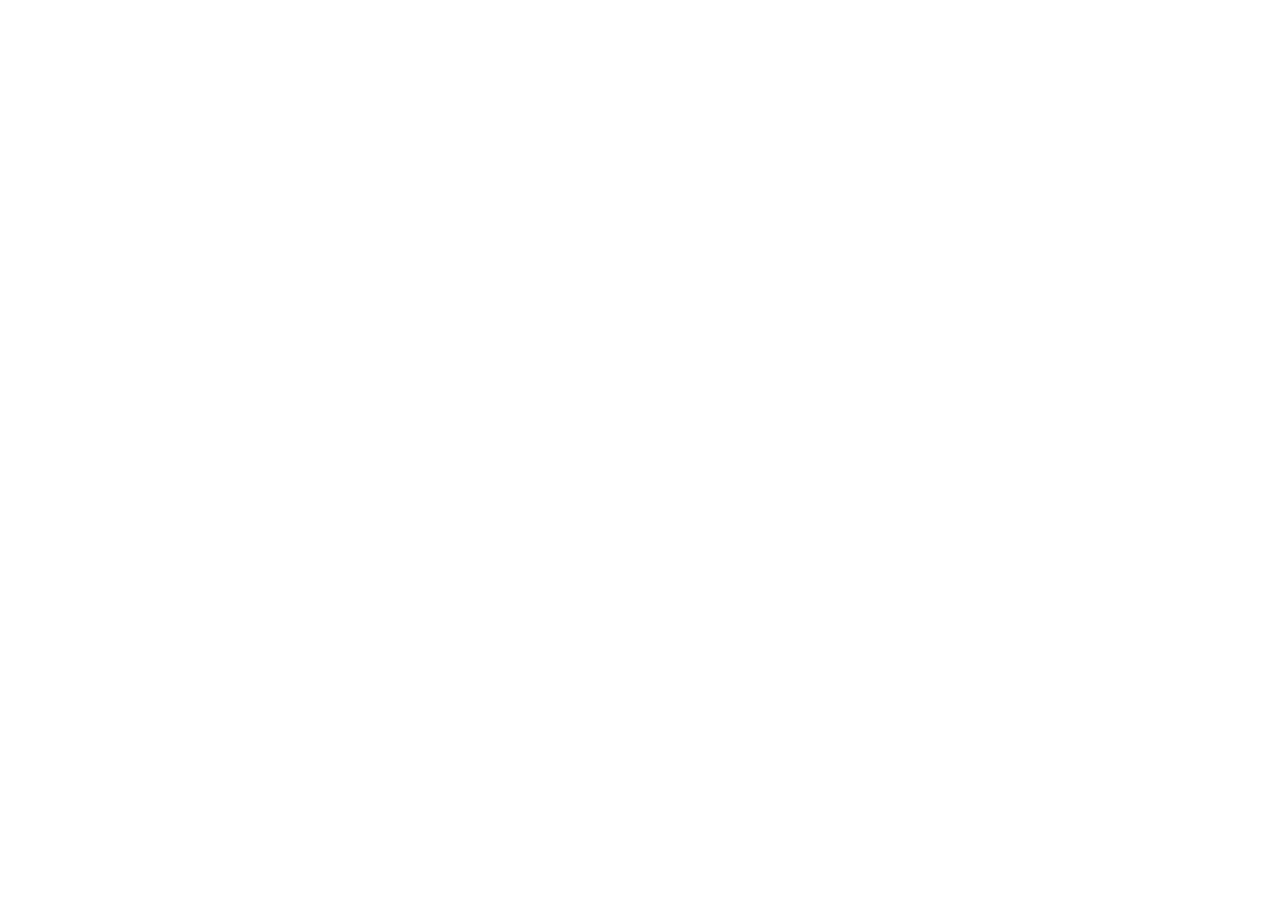
==== index.html @ 6d3890c3 "first commit" ====
<!DOCTYPE html>
<html lang="en">
<head>
    <meta charset="UTF-8">
    <meta name="viewport" content="width=device-width, initial-scale=1.0">
    <title>super</title>
</head>
<body>
    <div id="board"></div>
    <script type="module" src="Boad.js"></script>
</body>
</html>
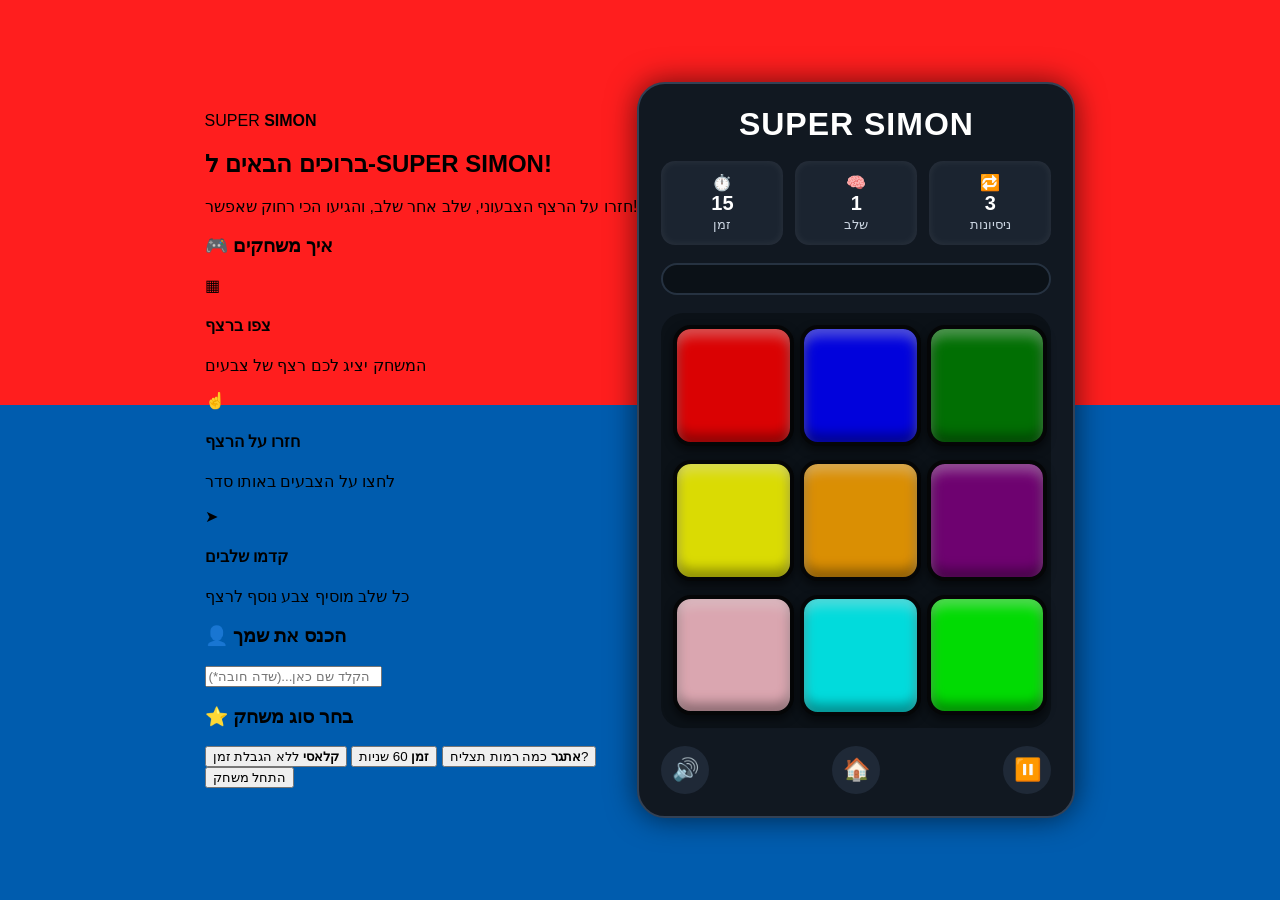
==== commit b4f7eb10: "הובפת מודל כניסה Co-authored-by: Copilot <copilot@github.com>" ====
--- a/index.html
+++ b/index.html
@@ -1,12 +1,112 @@
 <!DOCTYPE html>
 <html lang="en">
+
 <head>
     <meta charset="UTF-8">
     <meta name="viewport" content="width=device-width, initial-scale=1.0">
     <title>super</title>
+    <link rel="stylesheet" href="modal.css">
+    <link rel="stylesheet" href="style.css">
 </head>
+
 <body>
-    <div id="board"></div>
-    <script type="module" src="Boad.js"></script>
+<div id="modal" class="modal-overlay">
+  <div class="modal-box">
+
+    <div class="simon-logo">
+      <div class="logo-center">
+        <span>SUPER</span>
+        <strong>SIMON</strong>
+      </div>
+    </div>
+
+    <h2>ברוכים הבאים ל-SUPER SIMON!</h2>
+    <p class="modal-subtitle">
+      חזרו על הרצף הצבעוני, שלב אחר שלב, והגיעו הכי רחוק שאפשר!
+    </p>
+
+    <section class="modal-section rules">
+      <h3>🎮 איך משחקים</h3>
+
+      <div class="rules-grid">
+        <div class="rule-card">
+          <div class="rule-icon yellow">▦</div>
+          <h4>צפו ברצף</h4>
+          <p>המשחק יציג לכם רצף של צבעים</p>
+        </div>
+
+        <div class="rule-card">
+          <div class="rule-icon blue">☝</div>
+          <h4>חזרו על הרצף</h4>
+          <p>לחצו על הצבעים באותו סדר</p>
+        </div>
+
+        <div class="rule-card">
+          <div class="rule-icon red">➤</div>
+          <h4>קדמו שלבים</h4>
+          <p>כל שלב מוסיף צבע נוסף לרצף</p>
+        </div>
+      </div>
+    </section>
+
+    <section class="modal-section input-section">
+      <h3>👤 הכנס את שמך</h3>
+      <input id="player-name" type="text"   placeholder="הקלד שם כאן...(שדה חובה*)" required  />
+    </section>
+
+    <section class="modal-section mode-section">
+      <h3>⭐ בחר סוג משחק</h3>
+
+      <div class="mode-grid">
+        <button class="mode-card" data-mode="classic">
+          <strong>קלאסי</strong>
+          <span>ללא הגבלת זמן</span>
+        </button>
+
+        <button class="mode-card active" data-mode="time">
+          <strong>זמן</strong>
+          <span>60 שניות</span>
+        </button>
+
+        <button class="mode-card" data-mode="challenge">
+          <strong>אתגר</strong>
+          <span>כמה רמות תצליח?</span>
+        </button>
+      </div>
+    </section>
+
+    <button id="enter-btn" class="start-button">
+      התחל משחק
+    </button>
+
+  </div>
+</div>
+
+    <div class="game-page">
+
+        <div class="game-card">
+            <h1>SUPER SIMON</h1>
+
+            <div class="stats">
+                <div class="stat">⏱️ <span id="taimer"></span><small>זמן</small></div>
+                <div class="stat">🧠 <span id="level"></span><small>שלב</small></div>
+                <div class="stat">🔁 <span id="ch"></span><small>ניסיונות</small></div>
+            </div>
+
+            <div class="message"></div>
+
+            <div id="board"></div>
+
+            <div class="controls">
+                <button id="sound">🔊</button>
+                <button id="home">🏠</button>
+                <button id="playing">⏸️</button>
+            </div>
+        </div>
+
+    </div>
+
+    <script type="module" src="main.js"></script>
 </body>
+
 </html>
--- a/style.css
+++ b/style.css
@@ -0,0 +1,117 @@
+body {
+    margin: 0;
+    font-family: Arial, sans-serif;
+    background: linear-gradient(to bottom, #ff1e1e 0%, #ff1e1e 45%, #005cae 45%, #005cae 100%);
+    min-height: 100vh;
+    display: flex;
+    justify-content: center;
+    align-items: center;
+}
+
+.game-card {
+    width: 390px;
+    background: #111821;
+    border-radius: 28px;
+    padding: 22px;
+    box-shadow: 0 0 30px rgba(0, 0, 0, 0.6);
+    border: 2px solid #334155;
+}
+
+h1 {
+    color: white;
+    text-align: center;
+    margin: 0 0 18px;
+    letter-spacing: 1px;
+}
+
+.stats {
+    display: flex;
+    gap: 12px;
+    margin-bottom: 18px;
+}
+
+.stat {
+    flex: 1;
+    background: #1b2430;
+    color: white;
+    border-radius: 14px;
+    padding: 12px;
+    text-align: center;
+    box-shadow: inset 0 0 8px rgba(255, 255, 255, 0.08);
+}
+
+.stat span {
+    display: block;
+    font-size: 20px;
+    font-weight: bold;
+}
+
+.stat small {
+    color: #cbd5e1;
+}
+
+.message {
+    color: white;
+    background: #0b1117;
+    border: 2px solid #263241;
+    border-radius: 16px;
+    padding: 14px;
+    text-align: center;
+    margin-bottom: 18px;
+    font-size: 20px;
+}
+
+#board {
+    display: grid;
+    grid-template-columns: repeat(3, 1fr);
+    gap: 14px;
+    align-items: center;
+        justify-content: center;
+    background: #0b1117;
+    padding: 12px;
+    border-radius: 22px;
+}
+
+.cell {
+    width: 100%;
+    aspect-ratio: 1 / 1;
+    border-radius: 18px;
+    border: 4px solid #050505;
+    box-shadow:
+        inset 0 8px 12px rgba(255, 255, 255, 0.35),
+        inset 0 -8px 12px rgba(0, 0, 0, 0.35),
+        0 4px 8px rgba(0, 0, 0, 0.6);
+    cursor: pointer;
+    transition: 0.2s;
+    opacity: 0.85;
+}
+
+.cell.active {
+    opacity: 1;
+    transform: scale(1.08);
+    box-shadow:
+        0 0 25px white,
+        inset 0 8px 12px rgba(255, 255, 255, 0.6),
+        inset 0 -8px 12px rgba(0, 0, 0, 0.25);
+}
+
+.cell.pressed {
+    transform: scale(0.92);
+    filter: brightness(0.7);
+}
+.controls {
+    display: flex;
+    justify-content: space-between;
+    margin-top: 18px;
+}
+
+.controls button {
+    width: 48px;
+    height: 48px;
+    border-radius: 50%;
+    border: none;
+    background: #1f2937;
+    color: white;
+    font-size: 22px;
+    cursor: pointer;
+}
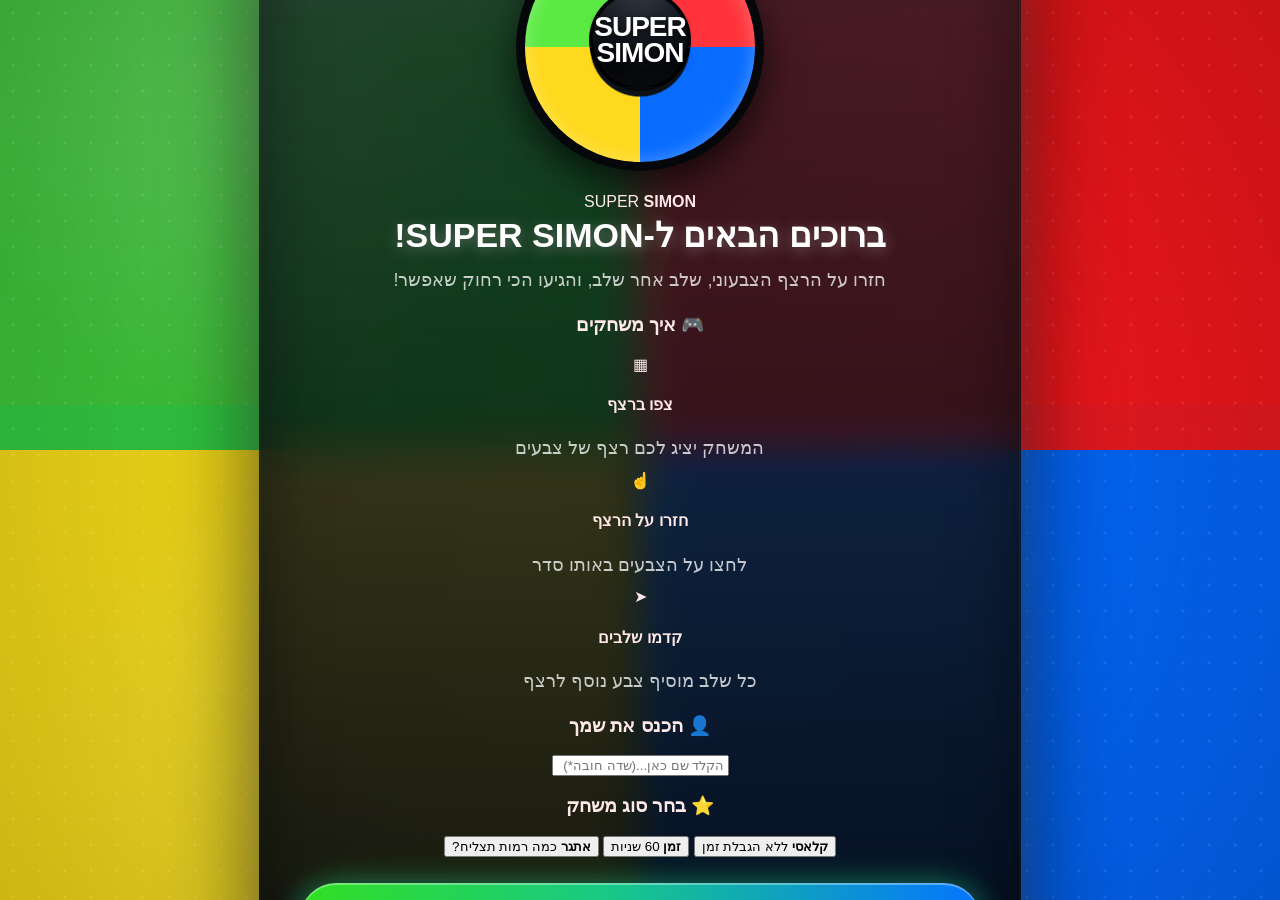
==== commit 8e381baf: "add saund Co-authored-by: Copilot <copilot@github.com>" ====
--- a/index.html
+++ b/index.html
@@ -10,77 +10,90 @@
 </head>
 
 <body>
-<div id="modal" class="modal-overlay">
-  <div class="modal-box">
+    <div id="home-screen" class="home-screen" style="display: none;">
+        <div class="home-card">
 
-    <div class="simon-logo">
-      <div class="logo-center">
-        <span>SUPER</span>
-        <strong>SIMON</strong>
-      </div>
+            <h2>🏠 מצב משחק</h2>
+
+            <p>שם שחקן: <span id="player-display"></span></p>
+            <p>שלב נוכחי: <span id="level-display"></span></p>
+            <p>ניקוד: <span id="score-display"></span></p>
+
+            <button id="back-to-game">חזרה למשחק</button>
+
+        </div>
     </div>
+    <div id="modal" class="modal-overlay">
+        <div class="modal-box">
 
-    <h2>ברוכים הבאים ל-SUPER SIMON!</h2>
-    <p class="modal-subtitle">
-      חזרו על הרצף הצבעוני, שלב אחר שלב, והגיעו הכי רחוק שאפשר!
-    </p>
+            <div class="simon-logo">
+                <div class="logo-center">
+                    <span>SUPER</span>
+                    <strong>SIMON</strong>
+                </div>
+            </div>
 
-    <section class="modal-section rules">
-      <h3>🎮 איך משחקים</h3>
+            <h2>ברוכים הבאים ל-SUPER SIMON!</h2>
+            <p class="modal-subtitle">
+                חזרו על הרצף הצבעוני, שלב אחר שלב, והגיעו הכי רחוק שאפשר!
+            </p>
 
-      <div class="rules-grid">
-        <div class="rule-card">
-          <div class="rule-icon yellow">▦</div>
-          <h4>צפו ברצף</h4>
-          <p>המשחק יציג לכם רצף של צבעים</p>
+            <section class="modal-section rules">
+                <h3>🎮 איך משחקים</h3>
+
+                <div class="rules-grid">
+                    <div class="rule-card">
+                        <div class="rule-icon yellow">▦</div>
+                        <h4>צפו ברצף</h4>
+                        <p>המשחק יציג לכם רצף של צבעים</p>
+                    </div>
+
+                    <div class="rule-card">
+                        <div class="rule-icon blue">☝</div>
+                        <h4>חזרו על הרצף</h4>
+                        <p>לחצו על הצבעים באותו סדר</p>
+                    </div>
+
+                    <div class="rule-card">
+                        <div class="rule-icon red">➤</div>
+                        <h4>קדמו שלבים</h4>
+                        <p>כל שלב מוסיף צבע נוסף לרצף</p>
+                    </div>
+                </div>
+            </section>
+
+            <section class="modal-section input-section">
+                <h3>👤 הכנס את שמך</h3>
+                <input id="player-name" type="text" placeholder="הקלד שם כאן...(שדה חובה*)" required />
+            </section>
+
+            <section class="modal-section mode-section">
+                <h3>⭐ בחר סוג משחק</h3>
+
+                <div class="mode-grid">
+                    <button class="mode-card" data-mode="classic">
+                        <strong>קלאסי</strong>
+                        <span>ללא הגבלת זמן</span>
+                    </button>
+
+                    <button class="mode-card active" data-mode="time">
+                        <strong>זמן</strong>
+                        <span>60 שניות</span>
+                    </button>
+
+                    <button class="mode-card" data-mode="challenge">
+                        <strong>אתגר</strong>
+                        <span>כמה רמות תצליח?</span>
+                    </button>
+                </div>
+            </section>
+
+            <button id="enter-btn" class="start-button">
+                התחל משחק
+            </button>
+
         </div>
-
-        <div class="rule-card">
-          <div class="rule-icon blue">☝</div>
-          <h4>חזרו על הרצף</h4>
-          <p>לחצו על הצבעים באותו סדר</p>
-        </div>
-
-        <div class="rule-card">
-          <div class="rule-icon red">➤</div>
-          <h4>קדמו שלבים</h4>
-          <p>כל שלב מוסיף צבע נוסף לרצף</p>
-        </div>
-      </div>
-    </section>
-
-    <section class="modal-section input-section">
-      <h3>👤 הכנס את שמך</h3>
-      <input id="player-name" type="text"   placeholder="הקלד שם כאן...(שדה חובה*)" required  />
-    </section>
-
-    <section class="modal-section mode-section">
-      <h3>⭐ בחר סוג משחק</h3>
-
-      <div class="mode-grid">
-        <button class="mode-card" data-mode="classic">
-          <strong>קלאסי</strong>
-          <span>ללא הגבלת זמן</span>
-        </button>
-
-        <button class="mode-card active" data-mode="time">
-          <strong>זמן</strong>
-          <span>60 שניות</span>
-        </button>
-
-        <button class="mode-card" data-mode="challenge">
-          <strong>אתגר</strong>
-          <span>כמה רמות תצליח?</span>
-        </button>
-      </div>
-    </section>
-
-    <button id="enter-btn" class="start-button">
-      התחל משחק
-    </button>
-
-  </div>
-</div>
+    </div>
 
     <div class="game-page">
 
@@ -90,6 +103,7 @@
             <div class="stats">
                 <div class="stat">⏱️ <span id="taimer"></span><small>זמן</small></div>
                 <div class="stat">🧠 <span id="level"></span><small>שלב</small></div>
+                <div class="stat">⭐ <span id="score"></span><small>קודים</small></div>
                 <div class="stat">🔁 <span id="ch"></span><small>ניסיונות</small></div>
             </div>
 
--- a/modal.css
+++ b/modal.css
@@ -0,0 +1,185 @@
+.modal-overlay {
+  position: fixed;
+  inset: 0;
+  z-index: 999;
+  direction: rtl;
+  display: flex;
+  align-items: center;
+  justify-content: center;
+  padding: 42px;
+  font-family: "Heebo", "Rubik", Arial, sans-serif;
+  background:
+    radial-gradient(circle at 22% 18%, rgba(255,255,255,.18), transparent 32%),
+    radial-gradient(circle at 28% 72%, rgba(255,255,255,.12), transparent 34%),
+    linear-gradient(90deg, rgba(54,210,61,.95) 0 50%, rgba(244,24,29,.97) 50%),
+    linear-gradient(90deg, rgba(255,226,20,.97) 0 50%, rgba(4,105,255,.97) 50%);
+  background-size: 100% 50%, 100% 50%, 100% 50%, 100% 50%;
+  background-position: top, bottom, top, bottom;
+  background-repeat: no-repeat;
+  overflow: hidden;
+}
+
+.modal-overlay::before {
+  content: "";
+  position: absolute;
+  inset: 0;
+  background:
+    radial-gradient(circle, rgba(255,255,255,.16) 1px, transparent 2px) 0 0 / 26px 26px,
+    radial-gradient(circle at center, transparent 28%, rgba(0,0,0,.32) 100%);
+  opacity: .55;
+  filter: blur(.5px);
+}
+
+.modal-box {
+  position: relative;
+  z-index: 1;
+  width: min(680px, 92vw);
+  padding: 32px 40px 36px;
+  border-radius: 34px;
+  text-align: center;
+  color: #ffe8e8;
+  border: 1px solid rgba(7, 6, 6, 0.22);
+  background:
+    linear-gradient(180deg, rgba(30,36,45,.76), rgba(5,9,15,.94)),
+    radial-gradient(circle at top, rgba(0, 0, 0, 0.18), transparent 44%);
+  backdrop-filter: blur(24px) saturate(150%);
+  box-shadow:
+    0 34px 90px rgba(0,0,0,.65),
+    inset 0 1px 1px rgba(255,255,255,.32),
+    inset 0 -26px 70px rgba(0,0,0,.45),
+    0 0 38px rgba(255,255,255,.16);
+}
+
+.modal-box::before {
+  content: "";
+  display: block;
+  width: 230px;
+  height: 230px;
+  margin: -18px auto 22px;
+  border-radius: 50%;
+  border: 9px solid #05070a;
+  background:
+    radial-gradient(circle at center, #0d1118 0 30%, transparent 31%),
+    conic-gradient(
+      from 0deg,
+      #ff343c 0 25%,
+      #086cff 25% 50%,
+      #ffd91d 50% 75%,
+      #5bea43 75% 100%
+    );
+  box-shadow:
+    0 16px 36px rgba(0,0,0,.65),
+    inset 0 0 18px rgba(255,255,255,.3);
+}
+
+.modal-box::after {
+  content: "SUPER\A SIMON";
+  white-space: pre;
+  position: absolute;
+  top: 80px;
+  left: 50%;
+  width: 94px;
+  height: 94px;
+  transform: translateX(-50%);
+  display: grid;
+  place-items: center;
+  border-radius: 50%;
+  background: radial-gradient(circle at top, #2f3540, #07090d 75%);
+  border: 4px solid rgba(0,0,0,.85);
+  font-weight: 900;
+  font-size: 28px;
+  line-height: .95;
+  letter-spacing: -1px;
+  color: #ffffff;
+  text-shadow: 0 3px 8px rgba(0,0,0,.8);
+}
+
+.modal-box h2 {
+  margin: 4px 0 12px;
+  font-size: 34px;
+  font-weight: 900;
+  color: #ffffff;
+  text-shadow: 0 3px 14px rgba(141, 136, 136, 0.65);
+}
+
+.modal-box p {
+  margin: 8px auto;
+  max-width: 560px;
+  color: rgba(248, 248, 248, 0.78);
+  font-size: 18px;
+  line-height: 1.55;
+  font-weight: 500;
+}
+
+#enter-btn {
+  width: 100%;
+  height: 72px;
+  margin-top: 26px;
+  border: 0;
+  border-radius: 999px;
+  cursor: pointer;
+  color: #ffffff;
+  font-size: 30px;
+  font-weight: 900;
+  background: linear-gradient(90deg, #31df22, #18c986 45%, #0575ff);
+  box-shadow:
+    0 16px 34px rgba(0,80,255,.45),
+    0 0 32px rgba(40,255,95,.42),
+    inset 0 2px 0 rgba(255,255,255,.35);
+  text-shadow: 0 3px 8px rgba(0,0,0,.38);
+  transition: transform .2s ease, filter .2s ease;
+}
+
+#enter-btn::before {
+  content: " ▶";
+  display: inline-grid;
+  place-items: center;
+  width: 38px;
+  height: 38px;
+  margin-left: 16px;
+  border-radius: 50%;
+  background: #ffffff;
+  color: #36dd45;
+  font-size: 18px;
+  vertical-align: middle;
+}
+
+#enter-btn:hover {
+  transform: translateY(-2px);
+  filter: brightness(1.08);
+}
+
+@media (max-width: 720px) {
+  .modal-overlay {
+    padding: 22px;
+  }
+
+  .modal-box {
+    padding: 26px 20px 30px;
+  }
+
+  .modal-box::before {
+    width: 190px;
+    height: 190px;
+  }
+
+  .modal-box::after {
+    top: 72px;
+    width: 78px;
+    height: 78px;
+    font-size: 23px;
+  }
+
+  .modal-box h2 {
+    font-size: 28px;
+  }
+
+  .modal-box p {
+    font-size: 16px;
+  }
+
+  #enter-btn {
+    height: 64px;
+    font-size: 26px;
+  }
+}
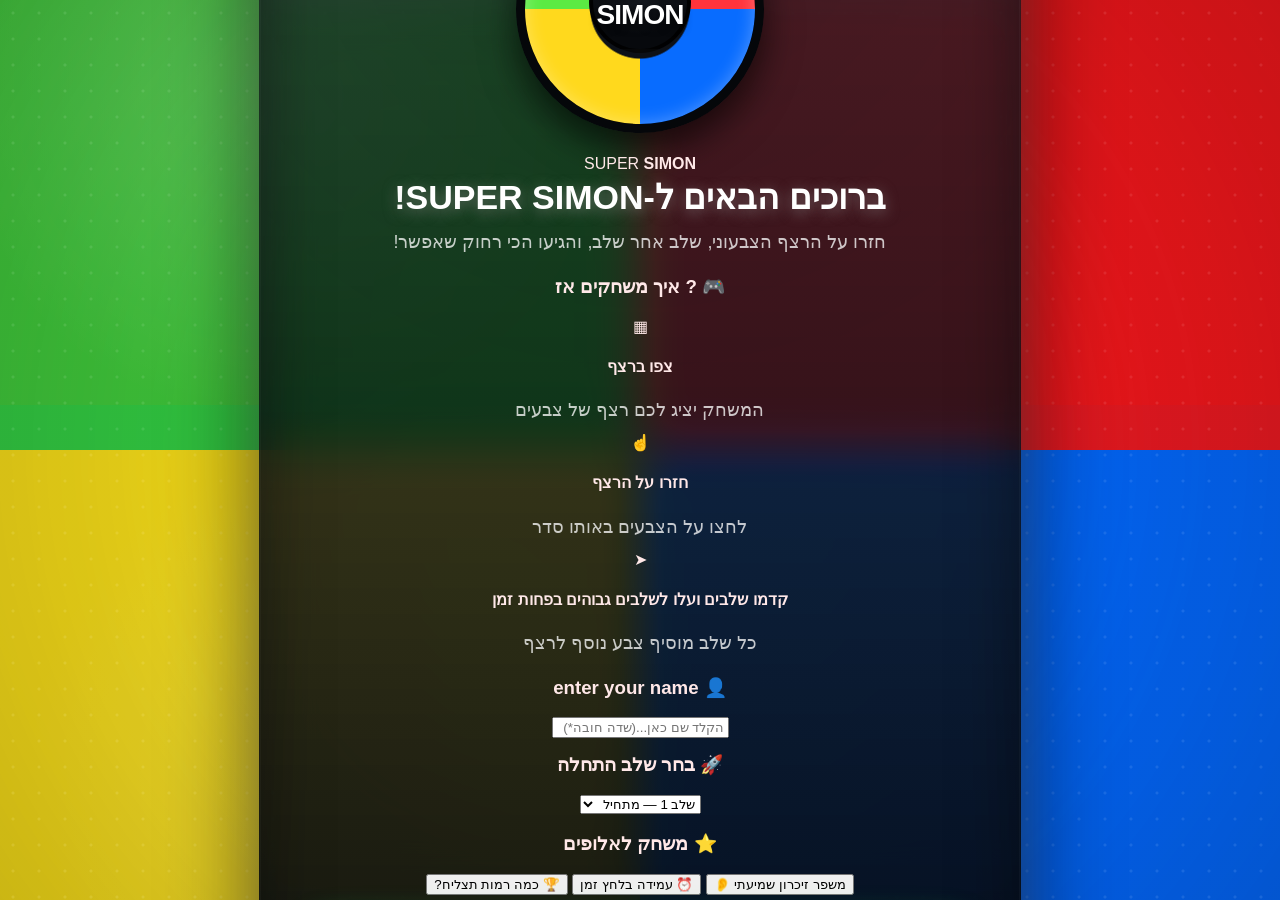
==== commit 4833bb34: "update" ====
--- a/index.html
+++ b/index.html
@@ -5,27 +5,13 @@
     <meta charset="UTF-8">
     <meta name="viewport" content="width=device-width, initial-scale=1.0">
     <title>super</title>
-    <link rel="stylesheet" href="modal.css">
-    <link rel="stylesheet" href="style.css">
+    <link rel="stylesheet" href="../page-css/modal.css">
+    <link rel="stylesheet" href="../page-css/style.css">
 </head>
 
 <body>
-    <div id="home-screen" class="home-screen" style="display: none;">
-        <div class="home-card">
-
-            <h2>🏠 מצב משחק</h2>
-
-            <p>שם שחקן: <span id="player-display"></span></p>
-            <p>שלב נוכחי: <span id="level-display"></span></p>
-            <p>ניקוד: <span id="score-display"></span></p>
-
-            <button id="back-to-game">חזרה למשחק</button>
-
-        </div>
-    </div>
     <div id="modal" class="modal-overlay">
         <div class="modal-box">
-
             <div class="simon-logo">
                 <div class="logo-center">
                     <span>SUPER</span>
@@ -39,7 +25,7 @@
             </p>
 
             <section class="modal-section rules">
-                <h3>🎮 איך משחקים</h3>
+                <h3>🎮 ? איך משחקים אז </h3>
 
                 <div class="rules-grid">
                     <div class="rule-card">
@@ -56,34 +42,41 @@
 
                     <div class="rule-card">
                         <div class="rule-icon red">➤</div>
-                        <h4>קדמו שלבים</h4>
+                        <h4>קדמו שלבים ועלו לשלבים גבוהים בפחות זמן</h4>
                         <p>כל שלב מוסיף צבע נוסף לרצף</p>
                     </div>
                 </div>
             </section>
 
             <section class="modal-section input-section">
-                <h3>👤 הכנס את שמך</h3>
+                <h3>👤 enter your name</h3>
                 <input id="player-name" type="text" placeholder="הקלד שם כאן...(שדה חובה*)" required />
+
+                <!-- ✅ בחירת שלב התחלה — כאן, גלוי לשחקן -->
+                <h3 style="margin-top: 16px;">🚀 בחר שלב התחלה</h3>
+                <select id="start-level">
+                    <option value="1">שלב 1 — מתחיל</option>
+                    <option value="2">שלב 2 — בינוני</option>
+                    <option value="3">שלב 3 — מתקדם</option>
+                    <option value="4">שלב 4 — מומחה</option>
+                    <option value="5">שלב 5 — אגדי</option>
+                </select>
             </section>
 
             <section class="modal-section mode-section">
-                <h3>⭐ בחר סוג משחק</h3>
+                <h3>⭐ משחק לאלופים</h3>
 
                 <div class="mode-grid">
                     <button class="mode-card" data-mode="classic">
-                        <strong>קלאסי</strong>
-                        <span>ללא הגבלת זמן</span>
+                        <span>משפר זיכרון שמיעתי 👂</span>
                     </button>
 
                     <button class="mode-card active" data-mode="time">
-                        <strong>זמן</strong>
-                        <span>60 שניות</span>
+                        <span>⏰ עמידה בלחץ זמן</span>
                     </button>
 
                     <button class="mode-card" data-mode="challenge">
-                        <strong>אתגר</strong>
-                        <span>כמה רמות תצליח?</span>
+                        <span>🏆 כמה רמות תצליח?</span>
                     </button>
                 </div>
             </section>
@@ -91,36 +84,43 @@
             <button id="enter-btn" class="start-button">
                 התחל משחק
             </button>
-
         </div>
     </div>
 
-    <div class="game-page">
-
-        <div class="game-card">
-            <h1>SUPER SIMON</h1>
-
-            <div class="stats">
-                <div class="stat">⏱️ <span id="taimer"></span><small>זמן</small></div>
-                <div class="stat">🧠 <span id="level"></span><small>שלב</small></div>
-                <div class="stat">⭐ <span id="score"></span><small>קודים</small></div>
-                <div class="stat">🔁 <span id="ch"></span><small>ניסיונות</small></div>
+    <div id="home-screen" class="home-screen" style="display: none;">
+        <div class="home-card home-record-card">
+            <div class="home-card-header">
+                <div>
+                    <span class="home-badge">🏠</span>
+                    <h2>מצב משחק</h2>
+                </div>
+                <button id="back-to-game" class="close-btn">חזרה למשחק</button>
             </div>
 
-            <div class="message"></div>
+            <p class="home-summary">כאן ניתן לראות את ההתקדמות שלך ברמות ואת מספר הקודים שנצברו בכל משחק.</p>
 
-            <div id="board"></div>
-
-            <div class="controls">
-                <button id="sound">🔊</button>
-                <button id="home">🏠</button>
-                <button id="playing">⏸️</button>
+            <div class="home-stats">
+                <div class="home-stat-box">
+                    <span>שם שחקן</span>
+                    <strong id="player-display">-</strong>
+                </div>
+                <div class="home-stat-box">
+                    <span>שלב נוכחי</span>
+                    <strong id="level-display">0</strong>
+                </div>
+                <div class="home-stat-box">
+                    <span>ניקוד</span>
+                    <strong class="record-score">0</strong>
+                </div>
+                <div class="home-stat-box">
+                    <span>רשומה (הישג)</span>
+                    <strong class="record-level">0</strong>
+                </div>
             </div>
         </div>
-
     </div>
 
-    <script type="module" src="main.js"></script>
+    <script type="module" src="page-js/main.js" defer></script>
 </body>
 
 </html>
--- a/page-css/modal.css
+++ b/page-css/modal.css
@@ -0,0 +1,179 @@
+.modal-overlay {
+  position: fixed;
+  inset: 0;
+  z-index: 999;
+  direction: rtl;
+  display: flex;
+  align-items: center;
+  justify-content: center;
+  padding: 42px;
+  font-family: "Heebo", "Rubik", Arial, sans-serif;
+  background:
+    radial-gradient(circle at 22% 18%, rgba(255, 255, 255, .18), transparent 32%),
+    radial-gradient(circle at 28% 72%, rgba(255, 255, 255, .12), transparent 34%),
+    linear-gradient(90deg, rgba(54, 210, 61, .95) 0 50%, rgba(244, 24, 29, .97) 50%),
+    linear-gradient(90deg, rgba(255, 226, 20, .97) 0 50%, rgba(4, 105, 255, .97) 50%);
+  background-size: 100% 50%, 100% 50%, 100% 50%, 100% 50%;
+  background-position: top, bottom, top, bottom;
+  background-repeat: no-repeat;
+  overflow: hidden;
+}
+
+.modal-overlay::before {
+  content: "";
+  position: absolute;
+  inset: 0;
+  background:
+    radial-gradient(circle, rgba(255, 255, 255, .16) 1px, transparent 2px) 0 0 / 26px 26px,
+    radial-gradient(circle at center, transparent 28%, rgba(0, 0, 0, .32) 100%);
+  opacity: .55;
+  filter: blur(.5px);
+  pointer-events: none;
+}
+
+.modal-box {
+  position: relative;
+  z-index: 1;
+  width: min(680px, 92vw);
+  padding: 32px 40px 36px;
+  border-radius: 34px;
+  text-align: center;
+  color: #ffe8e8;
+  border: 1px solid rgba(7, 6, 6, 0.22);
+  background:
+    linear-gradient(180deg, rgba(30, 36, 45, .76), rgba(5, 9, 15, .94)),
+    radial-gradient(circle at top, rgba(0, 0, 0, 0.18), transparent 44%);
+  backdrop-filter: blur(24px) saturate(150%);
+  box-shadow:
+    0 34px 90px rgba(0, 0, 0, .65),
+    inset 0 1px 1px rgba(255, 255, 255, .32),
+    inset 0 -26px 70px rgba(0, 0, 0, .45),
+    0 0 38px rgba(255, 255, 255, .16);
+}
+
+.modal-box::before {
+  content: "";
+  display: block;
+  width: 230px;
+  height: 230px;
+  margin: -18px auto 22px;
+  border-radius: 50%;
+  border: 9px solid #05070a;
+  background:
+    radial-gradient(circle at center, #0d1118 0 30%, transparent 31%),
+    conic-gradient(from 0deg,
+      #ff343c 0 25%,
+      #086cff 25% 50%,
+      #ffd91d 50% 75%,
+      #5bea43 75% 100%);
+  box-shadow:
+    0 16px 36px rgba(0, 0, 0, .65),
+    inset 0 0 18px rgba(255, 255, 255, .3);
+  pointer-events: none;
+}
+
+.modal-box::after {
+  content: "SUPER\A SIMON";
+  white-space: pre;
+  position: absolute;
+  top: 80px;
+  left: 50%;
+  width: 94px;
+  height: 94px;
+  transform: translateX(-50%);
+  display: grid;
+  place-items: center;
+  border-radius: 50%;
+  background: radial-gradient(circle at top, #2f3540, #07090d 75%);
+  border: 4px solid rgba(0, 0, 0, .85);
+  font-weight: 900;
+  font-size: 28px;
+  line-height: .95;
+  letter-spacing: -1px;
+  color: #ffffff;
+  text-shadow: 0 3px 8px rgba(0, 0, 0, .8);
+  pointer-events: none;
+}
+
+.modal-box h2 {
+  margin: 4px 0 12px;
+  font-size: 34px;
+  font-weight: 900;
+  color: #ffffff;
+  text-shadow: 0 3px 14px rgba(141, 136, 136, 0.65);
+}
+
+.modal-box p {
+  margin: 8px auto;
+  max-width: 560px;
+  color: rgba(248, 248, 248, 0.78);
+  font-size: 18px;
+  line-height: 1.55;
+  font-weight: 500;
+}
+
+#enter-btn {
+  width: 100%;
+  height: 72px;
+  margin-top: 26px;
+  border: 0;
+  border-radius: 999px;
+  cursor: pointer;
+  color: #ffffff;
+  font-size: 30px;
+  font-weight: 900;
+  background: linear-gradient(90deg, #31df22, #18c986 45%, #0575ff);
+  box-shadow:
+    0 16px 34px rgba(0, 80, 255, .45),
+    0 0 32px rgba(40, 255, 95, .42),
+    inset 0 2px 0 rgba(255, 255, 255, .35);
+  text-shadow: 0 3px 8px rgba(0, 0, 0, .38);
+  transition: transform .2s ease, filter .2s ease;
+  position: relative;
+  z-index: 10;
+}
+
+#enter-btn:hover {
+  transform: translateY(-2px);
+  filter: brightness(1.08);
+}
+
+#enter-btn:active {
+  transform: translateY(0);
+  filter: brightness(0.95);
+}
+
+@media (max-width: 720px) {
+  .modal-overlay {
+    padding: 22px;
+  }
+
+  .modal-box {
+    padding: 26px 20px 30px;
+  }
+
+  .modal-box::before {
+    width: 190px;
+    height: 190px;
+  }
+
+  .modal-box::after {
+    top: 72px;
+    width: 78px;
+    height: 78px;
+    font-size: 23px;
+  }
+
+  .modal-box h2 {
+    font-size: 28px;
+  }
+
+  .modal-box p {
+    font-size: 16px;
+  }
+
+  #enter-btn {
+    height: 64px;
+    font-size: 26px;
+  }
+}
--- a/page-css/style.css
+++ b/page-css/style.css
@@ -0,0 +1,329 @@
+body {
+    margin: 0;
+    font-family: Arial, sans-serif;
+    background: linear-gradient(to bottom, #ff1e1e 0%, #ff1e1e 45%, #005cae 45%, #005cae 100%);
+    min-height: 100vh;
+    display: flex;
+    justify-content: center;
+    align-items: center;
+}
+
+.game-card {
+    width: 390px;
+    background: #111821;
+    border-radius: 28px;
+    padding: 22px;
+    box-shadow: 0 0 30px rgba(0, 0, 0, 0.6);
+    border: 2px solid #334155;
+}
+
+h1 {
+    color: white;
+    text-align: center;
+    margin: 0 0 18px;
+    letter-spacing: 1px;
+}
+
+.stats {
+    display: flex;
+    gap: 12px;
+    margin-bottom: 18px;
+}
+
+.stat {
+    flex: 1;
+    background: #1b2430;
+    color: white;
+    border-radius: 14px;
+    padding: 12px;
+    text-align: center;
+    box-shadow: inset 0 0 8px rgba(255, 255, 255, 0.08);
+}
+
+.stat span {
+    display: block;
+    font-size: 20px;
+    font-weight: bold;
+}
+
+.stat small {
+    color: #cbd5e1;
+}
+
+.message {
+    color: white;
+    background: #0b1117;
+    border: 2px solid #263241;
+    border-radius: 16px;
+    padding: 14px;
+    text-align: center;
+    margin-bottom: 18px;
+    font-size: 20px;
+}
+
+#board {
+    display: grid;
+    grid-template-columns: repeat(3, 1fr);
+    gap: 14px;
+    align-items: center;
+    justify-content: center;
+    background: #0b1117;
+    padding: 12px;
+    border-radius: 22px;
+}
+
+.cell {
+    position: relative;
+    width: 100%;
+    aspect-ratio: 1 / 1;
+    border-radius: 18px;
+    border: 4px solid #050505;
+    box-shadow:
+        inset 0 8px 12px rgba(255, 255, 255, 0.35),
+        inset 0 -8px 12px rgba(0, 0, 0, 0.35),
+        0 4px 8px rgba(0, 0, 0, 0.6);
+    cursor: pointer;
+    transition: 0.2s;
+    opacity: 0.85;
+}
+
+.cell.active {
+    opacity: 1;
+    transform: scale(1.08);
+    box-shadow:
+        0 0 25px white,
+        inset 0 8px 12px rgba(255, 255, 255, 0.6),
+        inset 0 -8px 12px rgba(0, 0, 0, 0.25);
+}
+
+.cell.pressed {
+    transform: scale(0.92);
+    filter: brightness(0.7);
+}
+
+/* Cell colors for Simon game */
+[data-id="1"] {
+    background: #ff1e1e;
+}
+
+/* Red */
+[data-id="2"] {
+    background: #ffcc00;
+}
+
+/* Yellow */
+[data-id="3"] {
+    background: #00cc44;
+}
+
+/* Green */
+[data-id="4"] {
+    background: #1e90ff;
+}
+
+/* Blue */
+[data-id="5"] {
+    background: #ff6600;
+}
+
+/* Orange */
+[data-id="6"] {
+    background: #9933ff;
+}
+
+/* Purple */
+[data-id="7"] {
+    background: #ff0099;
+}
+
+/* Pink */
+[data-id="8"] {
+    background: #00ffcc;
+}
+
+/* Cyan */
+[data-id="9"] {
+    background: #ffff00;
+}
+
+/* Bright Yellow */
+
+.controls {
+    display: flex;
+    justify-content: space-between;
+    margin-top: 18px;
+}
+
+.controls button {
+    width: 48px;
+    height: 48px;
+    border-radius: 50%;
+    border: none;
+    background: #1f2937;
+    color: white;
+    font-size: 22px;
+    cursor: pointer;
+}
+
+.home-screen {
+    position: fixed;
+    inset: 0;
+    z-index: 50;
+    display: none;
+    align-items: center;
+    justify-content: center;
+    background: rgba(5, 10, 22, 0.93);
+    backdrop-filter: blur(14px);
+}
+
+.home-record-card {
+    width: min(540px, 92vw);
+    border-radius: 28px;
+    padding: 28px;
+    background: linear-gradient(180deg, rgba(15, 22, 40, 0.98), rgba(7, 12, 21, 0.97));
+    border: 1px solid rgba(125, 211, 252, 0.14);
+    box-shadow: 0 30px 80px rgba(0, 0, 0, 0.5);
+}
+
+.home-card-header {
+    display: flex;
+    align-items: center;
+    justify-content: space-between;
+    gap: 18px;
+    margin-bottom: 22px;
+}
+
+.home-card-header h2 {
+    color: #ffffff;
+    font-size: 30px;
+    margin: 0;
+}
+
+.home-badge {
+    display: inline-flex;
+    align-items: center;
+    justify-content: center;
+    width: 46px;
+    height: 46px;
+    border-radius: 18px;
+    background: linear-gradient(135deg, #38bdf8, #7c3aed);
+    box-shadow: 0 12px 28px rgba(56, 189, 248, 0.18);
+    margin-right: 12px;
+    font-size: 20px;
+}
+
+.close-btn {
+    border: none;
+    padding: 12px 18px;
+    border-radius: 999px;
+    background: rgba(255, 255, 255, 0.08);
+    color: #e2e8f0;
+    cursor: pointer;
+    font-weight: 700;
+    transition: transform 0.2s ease, background-color 0.2s ease;
+}
+
+.close-btn:hover {
+    transform: translateY(-1px);
+    background: rgba(255, 255, 255, 0.14);
+}
+
+.home-summary {
+    color: #cbd5e1;
+    margin: 0 0 22px;
+    line-height: 1.65;
+}
+
+.home-stats {
+    display: grid;
+    grid-template-columns: repeat(2, minmax(0, 1fr));
+    gap: 14px;
+    margin-bottom: 24px;
+}
+
+.home-stat-box {
+    border-radius: 20px;
+    padding: 18px 16px;
+    background: rgba(255, 255, 255, 0.03);
+    border: 1px solid rgba(255, 255, 255, 0.08);
+}
+
+.home-stat-box span {
+    display: block;
+    color: #94a3b8;
+    margin-bottom: 8px;
+    font-size: 13px;
+    text-transform: uppercase;
+    letter-spacing: 0.08em;
+}
+
+.home-stat-box strong {
+    color: #f8fafc;
+    font-size: 26px;
+    display: block;
+}
+
+.record-board {
+    border-radius: 24px;
+    overflow: hidden;
+    background: rgba(15, 23, 42, 0.95);
+    border: 1px solid rgba(255, 255, 255, 0.08);
+}
+
+.record-row {
+    display: flex;
+    justify-content: space-between;
+    align-items: center;
+    gap: 16px;
+    padding: 16px 20px;
+    border-bottom: 1px solid rgba(148, 163, 184, 0.08);
+}
+
+.record-row.header {
+    background: rgba(56, 189, 248, 0.08);
+    color: #7dd3fc;
+    text-transform: uppercase;
+    font-size: 13px;
+    letter-spacing: 0.12em;
+    border-bottom-color: rgba(56, 189, 248, 0.18);
+}
+
+.record-row:last-child {
+    border-bottom: none;
+}
+
+.record-key {
+    color: #cbd5e1;
+}
+
+.record-value {
+    color: #f8fafc;
+    font-weight: 700;
+}
+
+@media (max-width: 560px) {
+    .home-record-card {
+        padding: 22px;
+    }
+
+    .home-stats {
+        grid-template-columns: 1fr;
+    }
+
+    .record-row {
+        flex-direction: column;
+        align-items: flex-start;
+    }
+}
+
+.cell-key {
+    position: absolute;
+    bottom: 6px;
+    right: 8px;
+    font-size: 13px;
+    font-weight: 700;
+    color: rgba(255, 255, 255, 0.55);
+    pointer-events: none;
+    user-select: none;
+    line-height: 1;
+}
